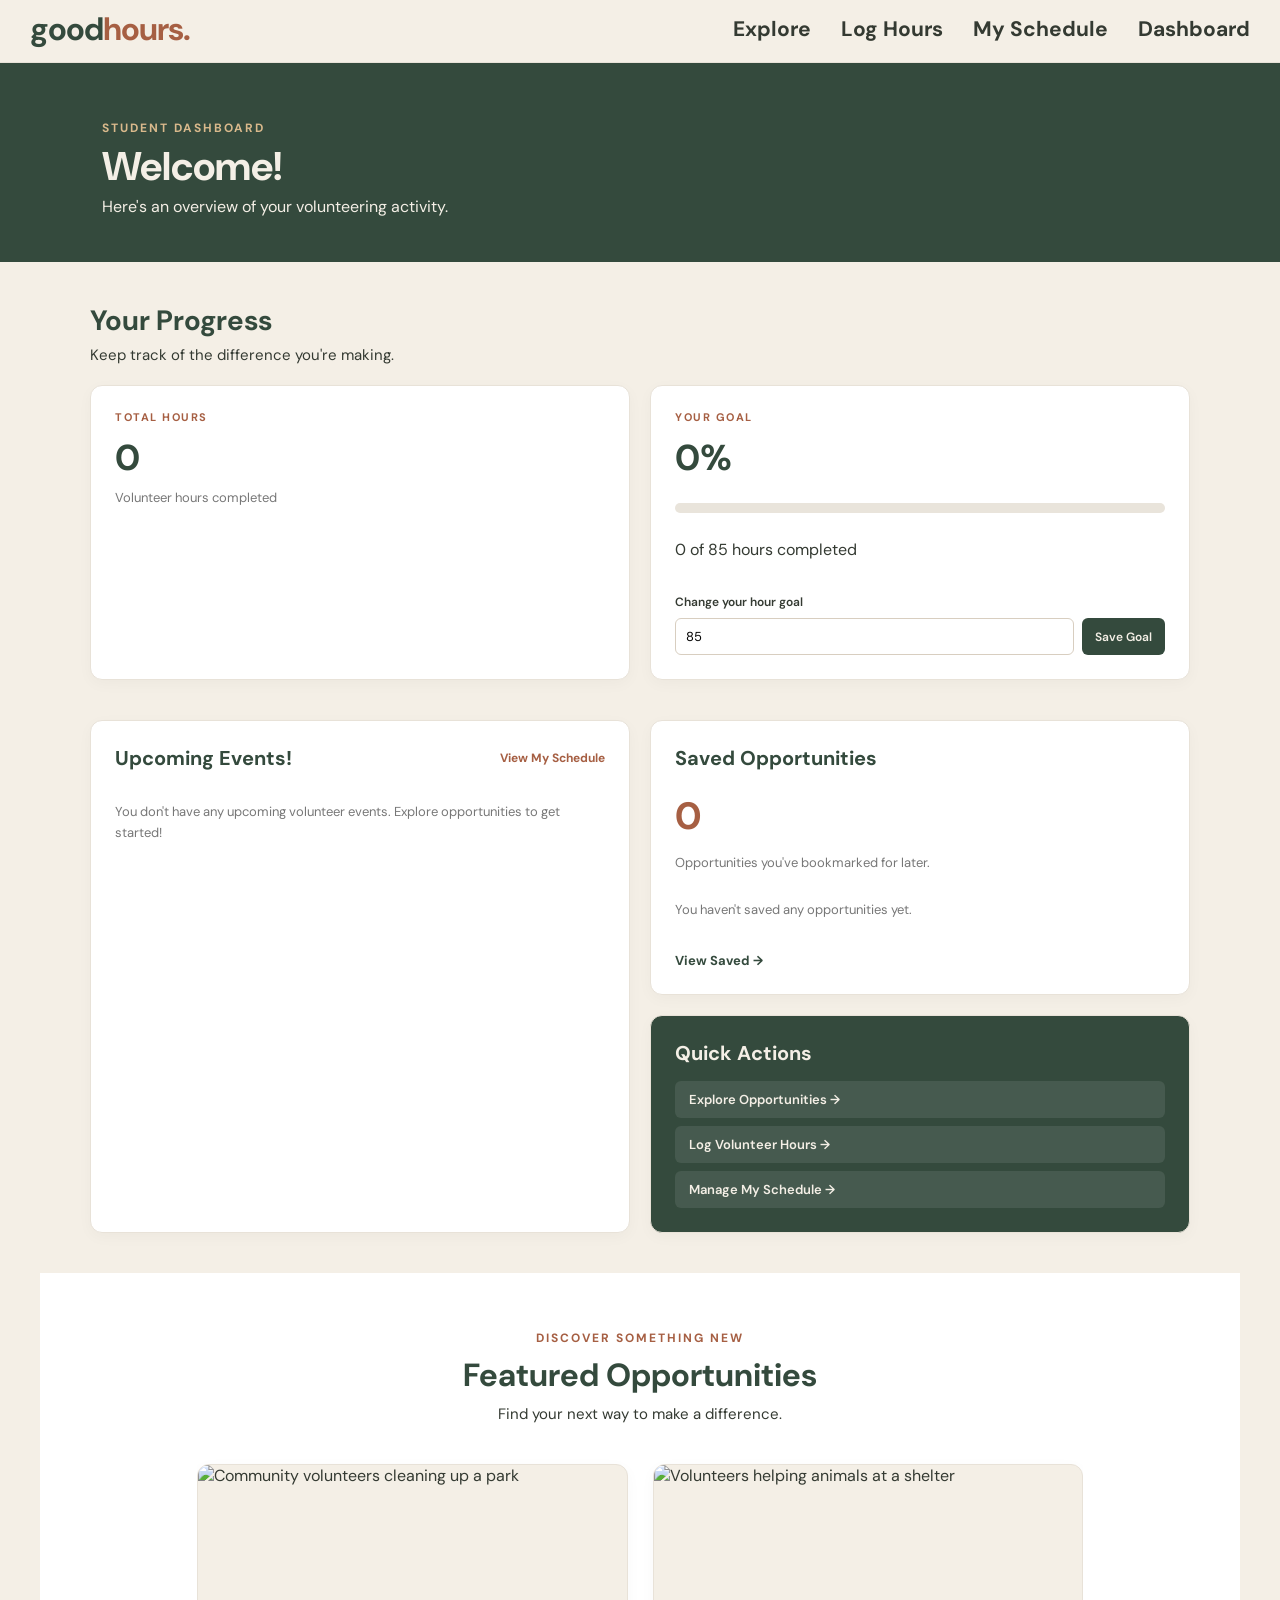
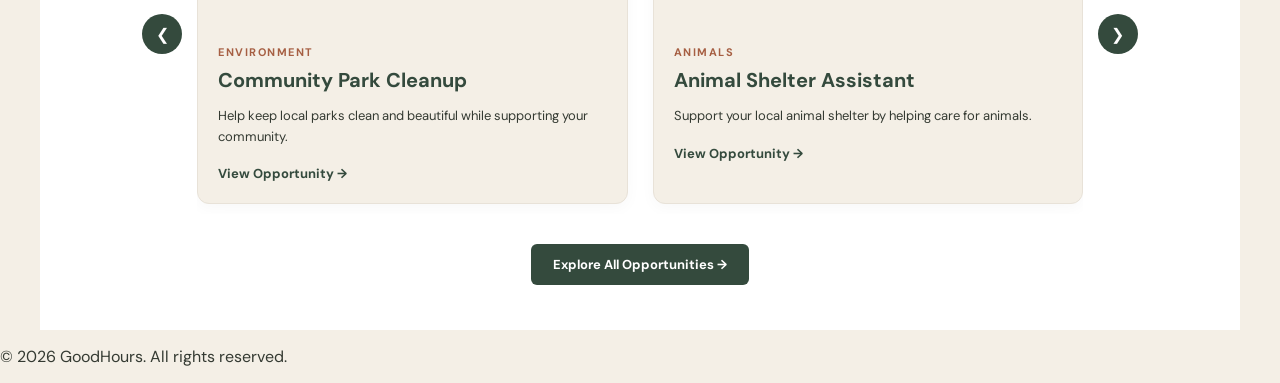
==== dashboard.html @ 6b0e968d "Add files via upload" ====
<!DOCTYPE html>
<html lang="en">

<head>
    <meta charset="UTF-8">
    <meta name="viewport" content="width=device-width, initial-scale=1.0">

    <title>GoodHours | Student Dashboard</title>

    <link rel="stylesheet" href="style.css">
    <link rel="stylesheet" href="dashboard.css">
    <link rel="preconnect" href="https://fonts.googleapis.com">
    <link rel="preconnect" href="https://fonts.gstatic.com" crossorigin>
    <link href="https://fonts.googleapis.com/css2?family=DM+Sans:ital,opsz,wght@0,9..40,100..1000;1,9..40,100..1000&display=swap" rel="stylesheet">
    <script src="dashboard.js" defer></script>
</head>

<body>

    <header>
        <!--Navigation Bar-->
        <nav>
            <div>
                <a class="logo" href="index.html"><span class="forest">good</span><span class="terracotta">hours.</span></a>
            </div>

            <div>
                <a href="opportunities.html">Explore</a>
                <a href="logginghours.html">Log Hours</a>
                <a href="schedule.html">My Schedule</a>
                <a href="dashboard.html">Dashboard</a>
            </div>

        </nav>

    </header>

    <main>
        <!--Main Dashboard Section-->
        <section id="dashboard-welcome">
            <div class="welcome-content">
                <p class="section-label">STUDENT DASHBOARD</p>
                <h1>Welcome!</h1>
                <p> Here's an overview of your volunteering activity.</p>

            </div>

        </section>


        <!--Hours Section-->
        <section class="progress-section-wrapper">
            <div class="dashboard-section-heading" id="dashboard-section-heading"> 
                <h2>Your Progress</h2>
                <p>Keep track of the difference you're making.</p>
            </div>

            <div class="stats-grid">
                <!--Total Hours Card-->
                <article class="stat-card hours-card">
                    <p class="stat-label">TOTAL HOURS</p>
                    <h3 id="total-hours">0</h3>
                    <p>Volunteer hours completed</p>
                </article>

                <!--Volunteer Goal Card-->
                <article class="stat-card goal-card">
                    <p class="stat-label">YOUR GOAL</p>

                    <h3 id="goal-percentage">0%</h3>

                    <div class="progress-bar">
                        <div class="progress-fill" id="progress-fill"></div>
                    </div>

                    <p id="goal-progress-text">0 of 85 hours completed</p>

                    <div class="goal-settings">
                        <label for="goal-input">Change your hour goal</label>

                        <div class="goal-input-group">
                            <input
                                type="number"
                                id="goal-input"
                                min="1"
                                max="10000"
                                step="1"
                                value="85"
                            >

                            <button type="button" id="save-goal-button">
                                Save Goal
                            </button>

                        </div>

                    </div>

                </article>

            </div>


        </section>

        <section id="dashboard-content">
            <!--Main Dashboard Content-->
            <div class="dashboard-grid">

                <article class="dashboard-card upcoming-card">
                    <!--Upcoming-->
                    <div class="card-heading">
                        <h2>Upcoming Events!</h2>
                        <a href="schedule.html">View My Schedule</a>
                    </div>
                    
                    <div id="dashboard-upcoming-events">
                        <p class="dashboard-empty-message">You don't have any upcoming volunteer events. Explore opportunities to get started!</p>
                    </div>

                </article>

                <article class="dashboard-card saved-card">
                    <!--Saved Opportunities-->
                    <div class="card-heading">
                        <h2>Saved Opportunities</h2>
                    </div>

                    <div class="saved-content">

                        <h3 id="saved-opportunities-count">0</h3>
                        <p>Opportunities you've bookmarked for later.</p>

                        <div id="dashboard-saved-opportunities">
                            <p class="dashboard-empty-message">You haven't saved any opportunities yet.</p>
                        </div>

                        <a href="opportunities.html#saved-opportunities">View Saved →</a>

                    </div>

                </article>
            

                <article class="dashboard-card actions-card">
                    <h2>Quick Actions</h2>
                    <div class="action-links">
                        <a href="opportunities.html">Explore Opportunities →</a>
                        <a href="logginghours.html">Log Volunteer Hours →</a>
                        <a href="schedule.html">Manage My Schedule →</a>
                    </div>


                </article>


            </div>



        </section>

        <section id="featured-opportunities">

        <div class="dashboard-section-heading">
            <p class="section-label">DISCOVER SOMETHING NEW</p>
            <h2>Featured Opportunities</h2>
            <p>Find your next way to make a difference.</p>

        </div>

<!-- Rotating Carousel Container -->
            <div class="carousel-outer-wrapper">
                <button class="carousel-nav-btn prev-btn" onclick="moveSlide(-1)">&#10094;</button>

                <div class="opportunities-carousel-container">
                    <div class="opportunities-carousel" id="carouselTrack">
                        <!-- Opportunity 1: Community Park Cleanup -->
                        <article class="opportunity-card" data-id="opportunity-1">
                            <img src="Images/volunteerCleanUp.jpeg"
                                alt="Community volunteers cleaning up a park">
                            <div class="opportunity-info">
                                <p class="opportunity-category">ENVIRONMENT</p>
                                <h3>Community Park Cleanup</h3>
                                <p>Help keep local parks clean and beautiful while supporting your community.</p>
                                <a href="opportunities.html#opportunity-1">
                                    View Opportunity →
                                </a>
                            </div>

                        </article>

                        <!-- Opportunity 2: Animal Shelter Assistant -->
                        <article class="opportunity-card" data-id="opportunity-2">
                            <img src="Images/volunteerCleanUp.jpeg"
                                alt="Volunteers helping animals at a shelter">

                            <div class="opportunity-info">
                                <p class="opportunity-category">ANIMALS</p>
                                <h3>Animal Shelter Assistant</h3>
                                <p>Support your local animal shelter by helping care for animals.</p>
                                <a href="opportunities.html#opportunity-2">
                                    View Opportunity →
                                </a>
                            </div>

                        </article>

                        <!-- Opportunity 3: Community Tutoring -->
                        <article class="opportunity-card" data-id="opportunity-3">
                            <img src="Images/volunteerCleanUp.jpeg"
                                alt="Volunteers helping students with schoolwork">

                            <div class="opportunity-info">

                                <p class="opportunity-category">EDUCATION</p>

                                <h3>Community Tutoring</h3>

                                <p>Help younger students build confidence and strengthen their academic skills.</p>

                                <a href="opportunities.html#opportunity-3">
                                    View Opportunity →
                                </a>

                            </div>

                        </article>

                    </div>
                </div>

                <button class="carousel-nav-btn next-btn" onclick="moveSlide(1)">&#10095;</button>
            </div>

            <div class="explore-more">
                <a href="opportunities.html">Explore All Opportunities →</a>
            </div>
        </section>
    </main>

    <!-- Footer -->
    <footer>
        <p>© 2026 GoodHours. All rights reserved.</p>
    </footer>

    <!-- Carousel Rotation Script -->
    <script>
        let currentSlide = 0;

        function moveSlide(direction) {
            const track = document.getElementById('carouselTrack');
            const cards = track.querySelectorAll('.opportunity-card');
            const totalCards = cards.length;
            
            // Show 2 cards at a time side-by-side
            const maxIndex = Math.max(0, totalCards - 2);
            
            currentSlide += direction;
            if (currentSlide > maxIndex) {
                currentSlide = 0; // Loop back to start
            } else if (currentSlide < 0) {
                currentSlide = maxIndex; // Loop to end
            }

            const cardWidth = cards[0].getBoundingClientRect().width + 25; // width + gap
            track.style.transform = `translateX(-${currentSlide * cardWidth}px)`;
        }

        // Auto rotate every 5 seconds
        setInterval(() => {
            const track = document.getElementById('carouselTrack');
            const cards = track.querySelectorAll('.opportunity-card');
            const maxIndex = Math.max(0, cards.length - 2);
            
            currentSlide++;
            if (currentSlide > maxIndex) currentSlide = 0;

            const cardWidth = cards[0].getBoundingClientRect().width + 25;
            track.style.transform = `translateX(-${currentSlide * cardWidth}px)`;
        }, 5000);
    </script>

</body>
</html>
---- style.css ----
/*Color Palette for GoodHours*/

:root {
    --ivory: #f4efe6;
    --forest: #344A3D;
    --terracotta: #A65F43;
    --sand: #D9B98C;
    --charcoal: #343A32;
    --white: #FFFFFF;
}

*{
    box-sizing:border-box;

}

body {
    background-color: var(--ivory);
    color: var(--charcoal);
    font-family: 'DM Sans', sans-serif;
    margin:0;

}

nav {
    display: flex;
    justify-content: space-between;
    align-items: center;
    padding: 20px 30px;

}

header {
    position: sticky;
    top: 0; 
    z-index: 1000;
    background-color: var(--ivory);
    border-bottom: 1px solid rgba(0, 0, 0, 0.08);
}


nav div {
    display: flex;
    gap: 30px;
    margin-top: -12px;
    margin-bottom: -8px;

}

nav div:first-child {
    display: block;

}


nav a {
    color: var(--charcoal);
    text-decoration: none;
    font-size: 21px;
    font-weight: bold;
}

nav a:hover {
    color: var(--terracotta);

}

.logo {
    color: var(--forest);
    font-size: 32px;
    font-weight: bold;
    text-decoration: none;
    letter-spacing: -1px;

}

.forest {
    color: var(--forest)

}
.terracotta {
    color: var(--terracotta)

}

/*Hero Section*/ 

#hero {
    text-align: center;
    padding: 94px 30px ;
}

#hero h1 {
    color: var(--forest);
    font-size: 65px;
    font-weight: bold;
    margin-bottom: 30px;
}

#hero p {
    text-align: center;
    font-size: 21px;
    line-height: 1.5;
    max-width: 860px;
    margin: 0 auto 20px;

}

.button {
    display: inline-block;
    padding: 18px;
    border-radius: 25px;
    text-decoration: none;
    font-weight: 600;
    margin: 10px 5px;
    font-size: 15px;

}


.button-opportunities {
    background-color: var(--forest);
    color: var(--white);

}

.button-log {
    background-color: var(--forest);
    color: var(--white);
    
}

.button-dashboard {
    border: 2px solid var(--forest);
    color: var(--charcoal);

}

.button-opportunities:hover {
    background-color: var(--terracotta);
}

.button-log:hover{
    background-color: var(--terracotta);
}

.button-dashboard:hover {
    background-color: var(--terracotta);
    border: 2px solid var(--terracotta);
    color: var(--white)
}


/* About Section */
#about {
    padding: 40px 10%;
    background-color: var(--white);
}

#about h2 {
    font-size: 50px;
    color: var(--charcoal);
    margin-bottom: 18px;
    font-weight: bold;
}

.about-content {
    display: flex;
    justify-content: space-between;
    align-items: center; 
    gap: 50px;
}

.about-left-group {
    flex: 1;
    display: flex;
    flex-direction: column;
    gap: 26px; 
}

.section-label {
    color: var(--terracotta);
    font-size: 14px;
    font-weight: bold;
    letter-spacing: 2px;
    margin-bottom: 6px;
}

.about-heading h2 {
    color: var(--forest);
    font-size: 32px;
    line-height: 1.2;
    margin: 0;
}

.about-description {
    font-size: 20px;
    line-height: 1.4;
    margin: 0;
    color: var(--charcoal);
}

.about-underline {
    text-decoration: underline;
    text-underline-offset: 3px;
}

.about-image {
    flex: 1;
    display: flex;
    justify-content: center;
    align-items: center;
}

.about-image img {
    width: 100%;
    max-width: 400px; 
    height: auto;  
    border-radius: 10px;
    object-fit: contain;
}

/* How it Works Section */

#how-it-works {
    padding: 80px 8%;
    text-align: center;
}

.section-heading .section-label-HIW {
    font-size: 20px;
    font-weight: bold;
    margin: -14px;
    margin-top: 10px
}

.section-heading h2 {
    color: var(--forest);
    font-size: 40px;
    margin-bottom: 14px;
}

.section-heading > p:last-child {
    font-size: 16px;
}

.steps-grid {
    display: flex;
    gap: 25px;
    margin-top: 55px;
}

.step-card {
    flex: 1;
    background-color: var(--white);
    padding: 40px 30px;
    border-radius: 14px;
    text-align: left;
    border: 1px solid #e8e2d8;
    transition: 0.3s;
}

.step-card:hover {
    transform: translateY(-6px);
}

.step-number {
    color: var(--terracotta);
    font-size: 15px;
    font-weight: bold;
}

.step-card h3 {
    color: var(--forest);
    font-size: 27px;
    margin-top: 25px;
}

.step-card p {
    line-height: 1.7;
    font-size: 16px;
}

/* Call to action/Pathways */

#pathways {
    padding: 75px 8%;
    background-color: var(--forest);
}

/* Section Heading */

.pathways-heading {
    text-align: center;
    max-width: 670px;
    margin: 0 auto 40px;
}

.pathways-heading .section-label {
    color: var(--sand);
    font-size: 30px;
    font-weight: bold;
    letter-spacing: 1.2px;
}

.pathways-heading .h2-edit {
        color: var(--charcoal);
}

.pathways-heading h2 {
    color: var(--ivory);
    font-size: 50px;
    margin-bottom: 12px;
}

.pathways-heading > p:last-child {
    color: var(--ivory);
    font-size: 40px;
    line-height: 1.4;
}

/* Pathway Cards */

.pathways-grid {
    display: grid;
    grid-template-columns: 1.2fr 0.8fr;
    gap: 35px;
}

.pathway-card {
    padding: 40px;
    border-radius: 16px;
    display: flex;
    flex-direction: column;
    align-items: flex-start;
    transition: 0.3s;
}


/* Student Card */

.student-card {
    background-color: var(--ivory);
    color: var(--charcoal);
}

/* Organization Card */

.organization-card {
    background-color: var(--white);
    color: var(--charcoal);
    border: 1px solid #e8e2d8;
}

/* Card Text */

.pathway-label {
    font-size: 12px;
    font-weight: bold;
    letter-spacing: 2px;
    color: var(--terracotta);
}

.pathway-card h3 {
    font-size: 29px;
    margin: 10px 0;
}

.pathway-card > p:not(.pathway-label) {
    font-size: 18px;
    line-height: 1.7;
    margin-bottom: 25px;
}

/* Buttons */

.pathway-button {
    display: inline-block;
    padding: 13px 20px;
    border-radius: 7px;
    text-decoration: none;
    font-weight: bold;
    margin-top: auto;
    transition: 0.3s;
}

.student-button {
    background-color: var(--forest);
    color: var(--white);
}

.student-button:hover {
    background-color: var(--terracotta);
    transform: translateY(-6px)
}

.organization-button {
    background-color: var(--forest);
    color: var(--white);
}

.organization-button:hover {
    background-color: var(--terracotta);
    transform: translateY(-6px);
}
@media (max-width: 768px) {

    #pathways {
        padding: 70px 6%;
    }

    .pathways-grid {
        grid-template-columns: 1fr;
    }

    .pathways-heading h2 {
        font-size: 32px;
    }

    .pathway-card {
        padding: 30px;
    }

}
---- dashboard.css ----
/* Student Dashboard */



main {
    width: 100%;
}

header {
    position: relative;
    top: 0;
    z-index: 1000;
    background-color: var(--ivory); 
    width: 100%;
    border-bottom: 1px solid #e8e2d8;
}


#dashboard-welcome,
#dashboard-content,
#featured-opportunities {
    width: 100%;
}


/* Welcome Section*/
#dashboard-welcome {
    background-color: var(--forest);
    color: var(--ivory);
    padding: 45px 8%;
}

.welcome-content {
    max-width: 1100px;
    margin: 0 auto;
}

.welcome-content .section-label {
    color: var(--sand);
    font-size: 12px;
    letter-spacing: 2px;
    margin-bottom: 8px;
}

#dashboard-welcome h1 {
    font-size: 40px;
    color: var(--ivory);
    margin: 0 0 8px;
    line-height: 1.1;
}

#dashboard-welcome p:last-child {
    font-size: 16px;
    margin: 0;
    color: var(--ivory);
}


/* Student Progress Section */
.progress-section-wrapper {
    max-width: 1100px;
    margin: 0 auto;
    padding: 0 ;
    width:100%
}

#dashboard-section-heading {
    margin: 40px 0 20px 0;
    text-align: left;
}

#dashboard-section-heading h2 {
    font-size: 28px;
    color: var(--forest);
    margin: 0 0 6px 0;
}

#dashboard-section-heading p {
    font-size: 15px;
    color: var(--charcoal);
    margin: 0;
}


/* Statistics Grid */
.stats-grid {
    display: grid;
    grid-template-columns: 1fr 1fr;
    gap: 20px;
    width:100%

}


/* Individual Stat Cards */
.stat-card {
    background-color: var(--white);
    border: 1px solid #e8e2d8;
    border-radius: 12px;
    padding: 24px;
    box-shadow: 0 4px 15px rgba(0, 0, 0, 0.03);
}

.stat-label {
    color: var(--terracotta);
    font-size: 11px;
    font-weight: bold;
    letter-spacing: 1.5px;
    margin: 0 0 10px;
}

.stat-card h3 {
    color: var(--forest);
    font-size: 36px;
    margin: 0 0 8px;
}

.stat-card > p:last-child {
    color: #777;
    font-size: 13px;
    margin: 0;
}



/* Progress Bar */

.goal-card {
    display: flex;
    flex-direction: column;
    justify-content: space-between;
}

.progress-bar {
    width: 100%;
    height: 10px;
    background-color: #e9e4db;
    border-radius: 20px;
    margin: 14px 0 10px 0;
    overflow: hidden;
}

.progress-fill {
    width: 50%;
    height: 100%;
    background-color: var(--terracotta);
    border-radius: 20px;
}

/* Dashboard Grid Layout Format*/

.dashboard-grid {
    display: grid;
    grid-template-columns: minmax(0, 1.4fr) minmax(0, 0.9fr);
    grid-template-rows: auto auto;
    gap: 20px;
}

.upcoming-card {
    grid-column: 1;
    grid-row: 1 / 3;
}

.saved-card {
    grid-column: 2;
    grid-row: 1;
}

.actions-card {
    grid-column: 2;
    grid-row: 2;
}

/* Mobile Layout */

@media (max-width: 768px) {
    .dashboard-grid {
        grid-template-columns: 1fr;
        grid-template-rows: auto;
    }

    .upcoming-card,
    .saved-card,
    .actions-card {
        grid-column: 1;
        grid-row: auto;
    }
}




/* Dashboard Content */
#dashboard-content {
    padding: 40px 30px;
    max-width: 1160px;
    margin: 0 auto;
}

.dashboard-grid {
    display: grid;
    gap: 20px;
    width: 100%;
    grid-template-columns: 1fr 1fr;
}


/* Dashboard Cards */
.dashboard-card {
    background-color: var(--white);
    border: 1px solid #e8e2d8;
    border-radius: 12px;
    padding: 24px;
    box-shadow: 0 4px 15px rgba(0, 0, 0, 0.03);
}

.dashboard-card h2 {
    color: var(--forest);
    font-size: 20px;
    margin: 0;
}



/* Card Headings */
.card-heading {
    display: flex;
    justify-content: space-between;
    align-items: center;
    gap: 15px;
    margin-bottom: 15px;
}

.card-heading a {
    color: var(--terracotta);
    font-size: 12px;
    font-weight: bold;
    text-decoration: none;
}




/* Upcoming Events */
.upcoming-card {
    grid-row: span 2;
}

.commitment-item {
    display: flex;
    gap: 15px;
    align-items: center;
    padding: 14px 0;
    border-top: 1px solid #eee9e1;

}

.commitment-date {
    min-width: 55px;
    height: 60px;
    background-color: var(--ivory);
    border-radius: 8px;
    display: flex;
    flex-direction: column;
    align-items: center;
    justify-content: center;


}

.commitment-date span {
    color: var(--terracotta);
    font-size: 11px;
    font-weight: bold;

}

.commitment-date strong {
    color: var(--forest);
    font-size: 20px;

}

.commitment.details h3 {
    color: var(--charcoal);
    font-size: 15px;
    margin: 0 0 4px;
}

.commitment.details p {
    color: #777;
    font-size: 12px;
    margin: 0;
}



/* Saved Opportunities */
.saved-card {
    display: flex;
    flex-direction: column;
}

.saved-content {
    margin-top: auto;
}

.saved-content h3 {
    font-size: 38px;
    color: var(--terracotta);
    margin: 5px 0;
}

.saved-content p {
    color: #777;
    font-size: 13px;
    margin-bottom: 12px;
}

.saved-content a {
    color: var(--forest);
    font-size: 13px;
    font-weight: bold;
    text-decoration: none;

}



/* Quick Actions */
.actions-card {
    background-color: var(--forest);
    color: var(--ivory);
}

.actions-card h2 {
    color: var(--ivory);
    margin-bottom: 15px;
}

.action-links {
    display: flex;
    gap: 8px;
    flex-direction: column;
}

.action-links a {
    display: block;
    background-color: rgba(255, 255, 255, 0.09);
    color: var(--ivory);
    font-size: 13px;
    font-weight: 600;
    padding: 10px 14px;
    border-radius: 6px;
    text-decoration: none;
    transition: 0.2s ease;

}

.action-links a:hover {
    transform: translateX(4px);
    background-color: var(--terracotta);

}



/* Featured Opportunities/Carousel */
#featured-opportunities {
    background-color: var(--white);
    padding: 45px 8%;
    max-width: 1200px;
    margin: 0 auto;
}

.dashboard-section-heading {
    text-align: center;
    max-width: 650px;
    margin: 0 auto 30px;
}

.dashboard-section-heading .section-label {
    color: var(--terracotta);
    font-size: 12px;
    letter-spacing: 2px;
    font-weight: bold;
}

.dashboard-section-heading h2 {
    color: var(--forest);
    font-size: 32px;
    margin: 8px 0;

}

.dashboard-section-heading > p:last-child {
    color: var(--charcoal);
    font-size: 15px;
    margin: 0;

}



/* Carousel Layout */
.carousel-outer-wrapper {
    display: flex;
    align-items: center;
    max-width: 1000px;
    margin: 0 auto;
    position: relative;

}

.opportunities-carousel-container {
    overflow: hidden;
    width: 100%;
    padding: 10px 0;
}

.opportunities-carousel {
    display: flex;
    gap: 25px;
    transition: transform 0.4s ease-in-out;
}

.opportunity-card {
    flex: 0 0 calc(50% - 12.5px);
    background-color: var(--ivory);
    border: 1px solid #e8e2d8;
    border-radius: 12px;
    overflow: hidden;
    box-shadow: 0 4px 15px rgba(0,0,0,0.03);
}

.opportunity-card img {
    display: block;
    width: 100%;
    height: 160px; 
    object-fit: cover;

}

.opportunity-info {
    padding: 20px;

}

.opportunity-category {
    color: var(--terracotta);
    font-size: 11px;
    font-weight: bold;
    letter-spacing: 1.5px;
    margin: 0 0 8px;


}

.opportunity-info h3 {
    color: var(--forest);
    font-size: 20px;
    margin: 0 0 8px;

}

.opportunity-info > p:not(.opportunity-category) {
    color: var(--charcoal);
    font-size: 13px;
    line-height: 1.6;
    margin-bottom: 15px;

}

.opportunity-info a {
    color: var(--forest);
    font-size: 13px;
    font-weight: bold;
    text-decoration: none;


}


/* Carousel Control Buttons */
.carousel-nav-btn {
    background-color: var(--forest);
    color: white;
    border: none;
    border-radius: 50%;
    width: 40px;
    height: 40px;
    cursor: pointer;
    font-size: 16px;
    display: flex;
    align-items: center;
    justify-content: center;
    flex-shrink: 0;
    z-index: 10;
    transition: background-color 0.2s;


}

.carousel-nav-btn:hover {
    background-color: var(--terracotta);

}

.prev-btn {
    margin-right: 15px;

}

.next-btn {
    margin-left: 15px;

}

/* Explore More */
.explore-more {
    text-align: center;
    margin-top: 30px;

}

.explore-more a {
    display: inline-block;
    background-color: var(--forest);
    color: var(--white);
    font-size: 13px;
    font-weight: bold;
    padding: 12px 22px;
    border-radius: 6px;
    text-decoration: none;
    transition: 0.3s ease;


}

.explore-more a:hover {
    background-color: var(--terracotta);
}

/* Responsive Design */
@media (max-width: 768px) {
    .stats-grid,
    .dashboard-grid,
    .opportunities-carousel {
        grid-template-columns: 1fr;
    }

    .opportunity-card {
        flex: 0 0 100%;
    }

    .carousel-nav-btn {
        display: none; 
    }


}

/* Goal Settings */

.goal-settings {
    margin-top: 18px;
}

.goal-settings label {
    display: block;
    color: var(--charcoal);
    font-size: 12px;
    font-weight: 600;
    margin-bottom: 8px;
}

.goal-input-group {
    display: flex;
    gap: 8px;
}

.goal-input-group input {
    width: 100%;
    min-width: 0;
    padding: 9px 10px;
    border: 1px solid #d8cec0;
    border-radius: 6px;
    font-family: inherit;
    font-size: 13px;
}

.goal-input-group button {
    border: none;
    border-radius: 6px;
    padding: 9px 13px;
    background-color: var(--forest);
    color: var(--ivory);
    font-family: inherit;
    font-size: 12px;
    font-weight: 600;
    cursor: pointer;
    white-space: nowrap;
    transition: background-color 0.2s ease;
}

.goal-input-group button:hover {
    background-color: var(--terracotta);
}

/* Dashboard Progress Bar */

.progress-fill {
    width: 0%;
    transition: width 0.4s ease;
}

/* Dashboard Empty Messages */

.dashboard-empty-message {
    color: #777;
    font-size: 13px;
    line-height: 1.6;
    padding: 16px 0;
}


/* Dashboard Saved Opportunities */

.dashboard-saved-item {
    padding: 10px 0;
    border-bottom: 1px solid #e8e1d7;
}

.saved-item-title {
    color: var(--charcoal);
    font-size: 13px;
    font-weight: 600;
    margin-bottom: 4px;
}

.saved-item-category {
    color: var(--terracotta);
    font-size: 10px;
    font-weight: 700;
    letter-spacing: 0.7px;
}

.saved-more-message {
    color: #777;
    font-size: 12px;
    margin-top: 10px;
}
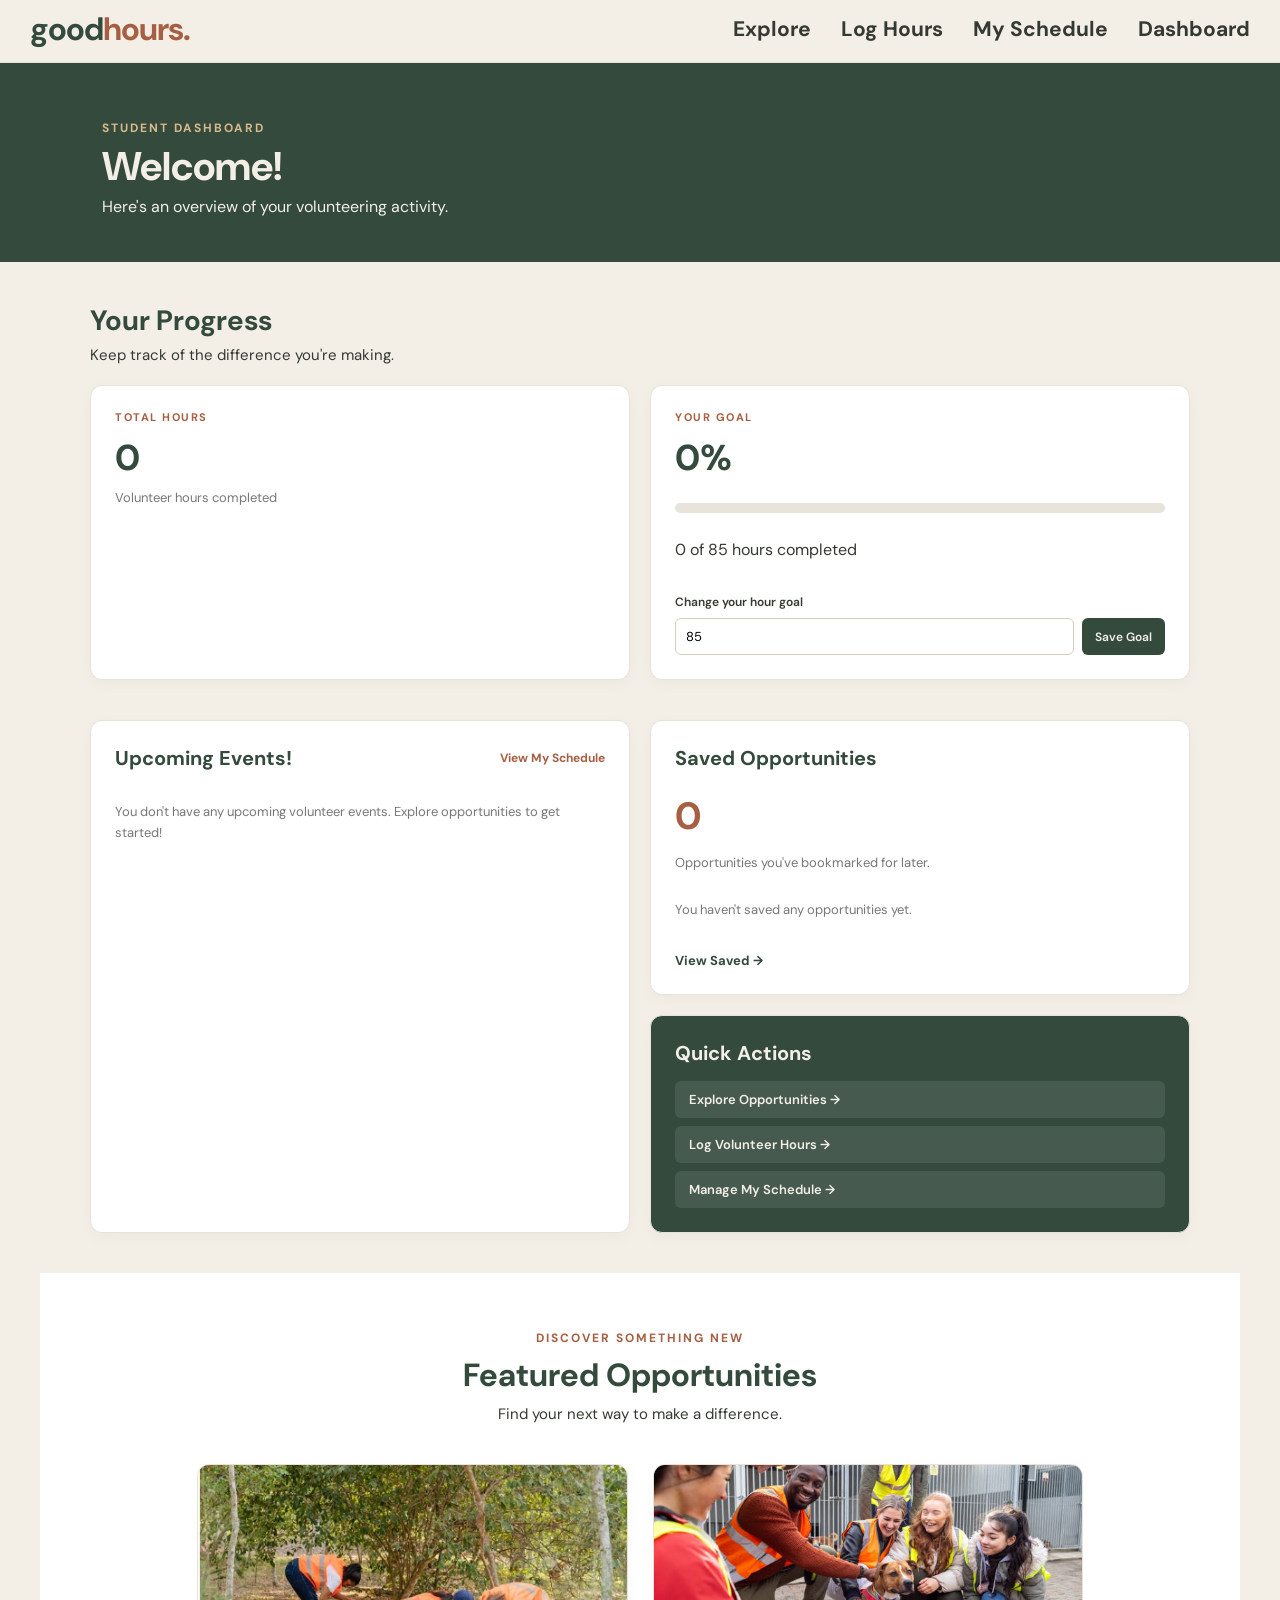
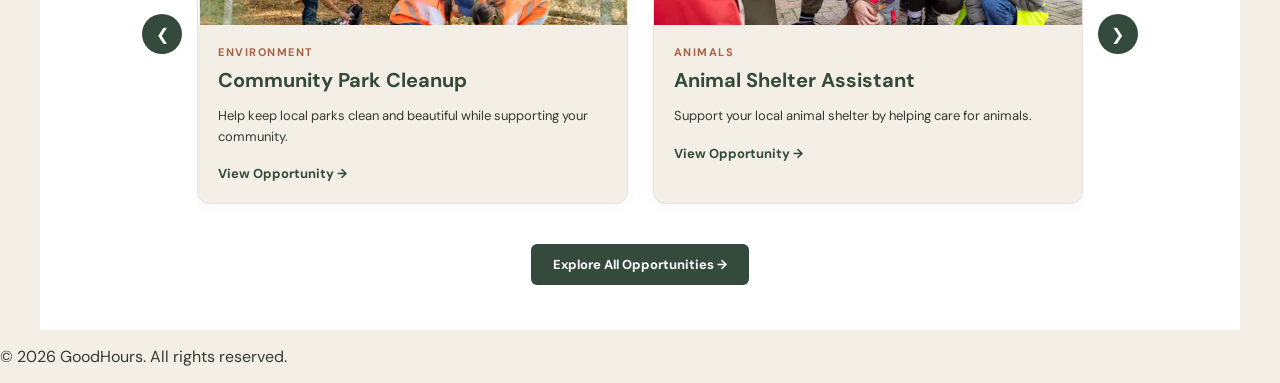
==== commit d8038f9e: "Add files via upload" ====
--- a/dashboard.html
+++ b/dashboard.html
@@ -192,7 +192,7 @@
 
                         <!-- Opportunity 2: Animal Shelter Assistant -->
                         <article class="opportunity-card" data-id="opportunity-2">
-                            <img src="Images/volunteerCleanUp.jpeg"
+                            <img src="Images/animalShelter.jpg"
                                 alt="Volunteers helping animals at a shelter">
 
                             <div class="opportunity-info">
@@ -208,7 +208,7 @@
 
                         <!-- Opportunity 3: Community Tutoring -->
                         <article class="opportunity-card" data-id="opportunity-3">
-                            <img src="Images/volunteerCleanUp.jpeg"
+                            <img src="Images/homeworkHelper.jpg"
                                 alt="Volunteers helping students with schoolwork">
 
                             <div class="opportunity-info">
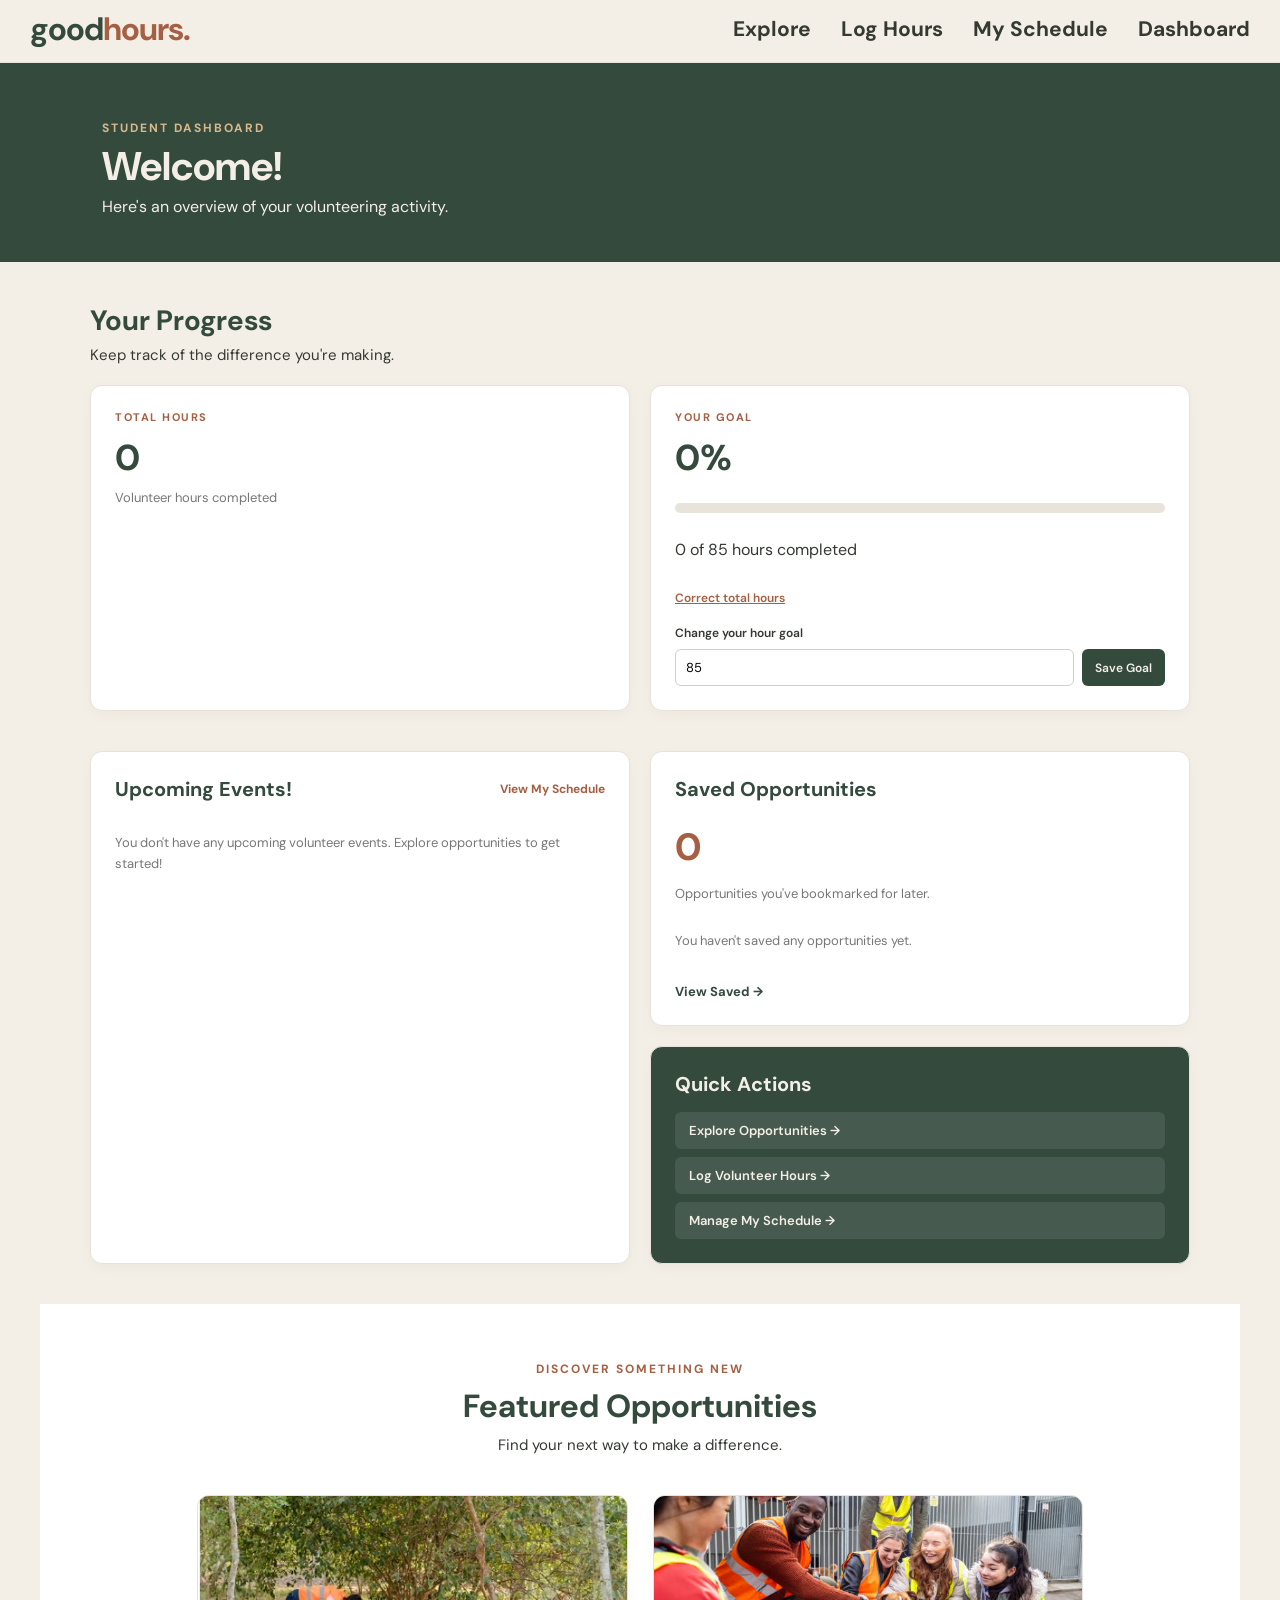
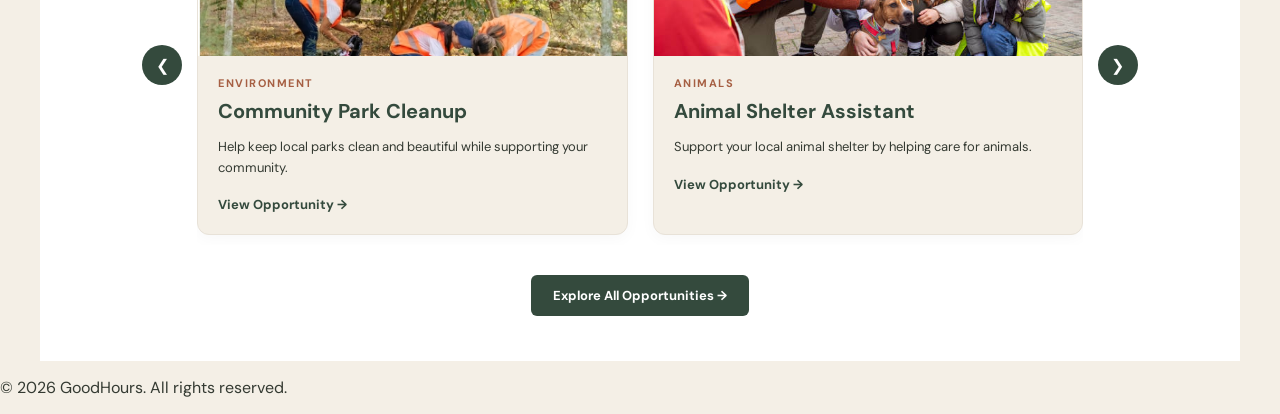
==== commit e76fd4ec: "Add files via upload" ====
--- a/dashboard.html
+++ b/dashboard.html
@@ -74,6 +74,47 @@
                     </div>
 
                     <p id="goal-progress-text">0 of 85 hours completed</p>
+
+                    
+                    <div class="correct-hours-section">
+
+                        <button
+                            type="button"
+                            id="correct-hours-button"
+                            class="correct-hours-button"
+                        >
+                            Correct total hours
+                        </button>
+
+                        <div id="correct-hours-form" hidden>
+
+                            <label for="correct-hours-input">
+                                Enter your corrected total:
+                            </label>
+
+                            <input
+                                type="number"
+                                id="correct-hours-input"
+                                min="0"
+                                step="0.01"
+                                placeholder="Example: 40"
+                            >
+
+                            <p id="correct-hours-error"></p>
+
+                            <div class="correct-hours-actions">
+                                <button type="button" id="save-corrected-hours">
+                                    Save
+                                </button>
+
+                                <button type="button" id="cancel-corrected-hours">
+                                    Cancel
+                                </button>
+                            </div>
+
+                        </div>
+
+                    </div>
 
                     <div class="goal-settings">
                         <label for="goal-input">Change your hour goal</label>
--- a/dashboard.css
+++ b/dashboard.css
@@ -121,7 +121,92 @@
     margin: 0;
 }
 
-
+/* Correct Accumulated Hours */
+
+.correct-hours-section {
+    margin-top: 10px;
+}
+
+.correct-hours-button {
+    background: none;
+    border: none;
+    padding: 0;
+    color: var(--terracotta);
+    font-family: inherit;
+    font-size: 12px;
+    font-weight: 600;
+    text-decoration: underline;
+    cursor: pointer;
+}
+
+.correct-hours-button:hover {
+    color: var(--forest);
+}
+
+#correct-hours-form {
+    margin-top: 12px;
+    padding: 15px;
+    background-color: var(--ivory);
+    border: 1px solid #e8e2d8;
+    border-radius: 8px;
+}
+
+#correct-hours-form[hidden] {
+    display: none;
+}
+
+#correct-hours-form label {
+    display: block;
+    color: var(--charcoal);
+    font-size: 12px;
+    font-weight: 600;
+    margin-bottom: 8px;
+}
+
+#correct-hours-input {
+    width: 100%;
+    padding: 9px 10px;
+    border: 1px solid #d8cec0;
+    border-radius: 6px;
+    font-family: inherit;
+    font-size: 13px;
+}
+
+.correct-hours-actions {
+    display: flex;
+    gap: 8px;
+    margin-top: 12px;
+}
+
+.correct-hours-actions button {
+    border: none;
+    border-radius: 6px;
+    padding: 9px 13px;
+    font-family: inherit;
+    font-size: 12px;
+    font-weight: 600;
+    cursor: pointer;
+}
+
+#save-corrected-hours {
+    background-color: var(--forest);
+    color: var(--ivory);
+}
+
+#save-corrected-hours:hover {
+    background-color: var(--terracotta);
+}
+
+#cancel-corrected-hours {
+    background-color: #e8e2d8;
+    color: var(--charcoal);
+}
+
+#correct-hours-error {
+    color: #c0392b;
+    font-size: 12px;
+    margin: 8px 0 0;
+}
 
 /* Progress Bar */
 
